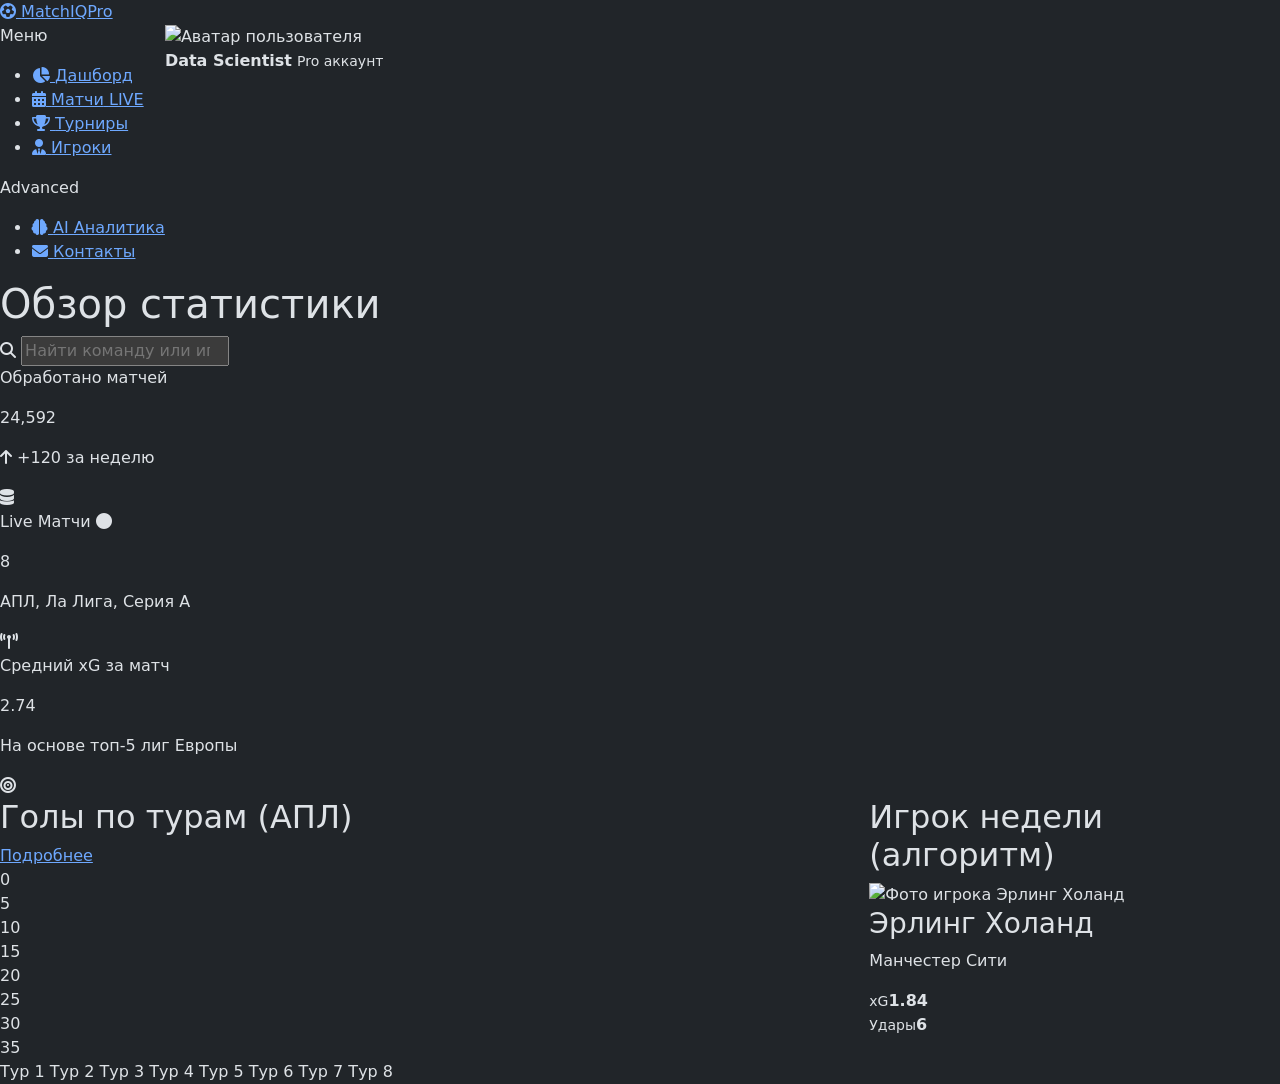
==== index.html @ 70f0ec4b "Add files via upload" ====
<!DOCTYPE html>
<html lang="ru" data-bs-theme="dark">
<head>
    <meta charset="UTF-8">
    <meta name="viewport" content="width=device-width, initial-scale=1">
    <meta name="description" content="MatchIQ Pro — обзор футбольной статистики: xG, live-матчи, игрок недели.">
    <title>Дашборд — MatchIQ Pro</title>

    <link rel="preconnect" href="https://fonts.googleapis.com">
    <link rel="preconnect" href="https://fonts.gstatic.com" crossorigin>
    <link href="https://fonts.googleapis.com/css2?family=Inter:wght@400;500;600;700;800&display=swap" rel="stylesheet">

    <link href="https://cdn.jsdelivr.net/npm/bootstrap@5.3.3/dist/css/bootstrap.min.css" rel="stylesheet">
    <link href="https://cdnjs.cloudflare.com/ajax/libs/font-awesome/6.5.2/css/all.min.css" rel="stylesheet">

    <link href="css/style.css" rel="stylesheet">
</head>
<body>
    <div class="app-container">

        <aside class="sidebar">
            <div class="sidebar-brand">
                <a class="logo" href="index.html">
                    <span class="logo-icon"><i class="fa-solid fa-futbol" aria-hidden="true"></i></span>
                    <span class="logo-text">MatchIQ<span>Pro</span></span>
                </a>
                <button class="navbar-toggler d-lg-none" type="button" data-bs-toggle="collapse"
                        data-bs-target="#sidebarMenu" aria-controls="sidebarMenu"
                        aria-expanded="false" aria-label="Открыть меню">
                    <i class="fa-solid fa-bars" aria-hidden="true"></i>
                </button>
            </div>

            <div class="collapse d-lg-flex sidebar-body" id="sidebarMenu">
                <nav aria-label="Основная навигация">
                    <p class="menu-label">Меню</p>
                    <ul>
                        <li>
                            <a class="side-link active" href="index.html" aria-current="page">
                                <i class="fa-solid fa-chart-pie" aria-hidden="true"></i>
                                <span>Дашборд</span>
                            </a>
                        </li>
                        <li>
                            <a class="side-link" href="match.html">
                                <i class="fa-solid fa-calendar-days" aria-hidden="true"></i>
                                <span>Матчи</span>
                                <span class="live-pill">LIVE</span>
                            </a>
                        </li>
                        <li>
                            <a class="side-link" href="standings.html">
                                <i class="fa-solid fa-trophy" aria-hidden="true"></i>
                                <span>Турниры</span>
                            </a>
                        </li>
                        <li>
                            <a class="side-link" href="players.html">
                                <i class="fa-solid fa-user-tie" aria-hidden="true"></i>
                                <span>Игроки</span>
                            </a>
                        </li>
                    </ul>

                    <p class="menu-label">Advanced</p>
                    <ul>
                        <li>
                            <a class="side-link" href="ai.html">
                                <i class="fa-solid fa-brain icon-purple" aria-hidden="true"></i>
                                <span>AI Аналитика</span>
                            </a>
                        </li>
                        <li>
                            <a class="side-link" href="contact.html">
                                <i class="fa-solid fa-envelope" aria-hidden="true"></i>
                                <span>Контакты</span>
                            </a>
                        </li>
                    </ul>
                </nav>

                <div class="sidebar-user">
                    <img src="img/user.svg" alt="Аватар пользователя" width="36" height="36">
                    <div>
                        <strong>Data Scientist</strong>
                        <small>Pro аккаунт</small>
                    </div>
                </div>
            </div>
        </aside>

        <div class="page">
            <header class="top-header">
                <h1>Обзор статистики</h1>
                <form class="search-box" role="search" onsubmit="return false">
                    <i class="fa-solid fa-magnifying-glass" aria-hidden="true"></i>
                    <input type="search" id="siteSearch" placeholder="Найти команду или игрока..." aria-label="Поиск по сайту">
                </form>
            </header>

            <main class="main-content">
                <section class="dashboard-grid" aria-label="Ключевые показатели">
                    <article class="stat-card">
                        <div>
                            <p class="stat-label">Обработано матчей</p>
                            <p class="stat-value">24,592</p>
                            <p class="stat-note text-green"><i class="fa-solid fa-arrow-up" aria-hidden="true"></i> +120 за неделю</p>
                        </div>
                        <span class="stat-icon green"><i class="fa-solid fa-database" aria-hidden="true"></i></span>
                    </article>
                    <article class="stat-card">
                        <div>
                            <p class="stat-label">Live Матчи <i class="fa-solid fa-circle live-dot" aria-hidden="true"></i></p>
                            <p class="stat-value">8</p>
                            <p class="stat-note">АПЛ, Ла Лига, Серия А</p>
                        </div>
                        <span class="stat-icon red"><i class="fa-solid fa-tower-broadcast" aria-hidden="true"></i></span>
                    </article>
                    <article class="stat-card">
                        <div>
                            <p class="stat-label">Средний xG за матч</p>
                            <p class="stat-value">2.74</p>
                            <p class="stat-note">На основе топ-5 лиг Европы</p>
                        </div>
                        <span class="stat-icon blue"><i class="fa-solid fa-bullseye" aria-hidden="true"></i></span>
                    </article>
                </section>

                <div class="row gap-custom">
                    <section class="col-lg-8">
                        <div class="panel h-100">
                            <div class="panel-head">
                                <h2 class="panel-title">Голы по турам (АПЛ)</h2>
                                <a class="chip-link" href="standings.html">Подробнее</a>
                            </div>

                            <figure class="m-0" role="img" aria-label="Столбчатая диаграмма: количество голов в АПЛ по турам">
                                <div class="chart-plot" style="--steps: 7">
                                    <div class="grid-line" style="--i: 0"><span>0</span></div>
                                    <div class="grid-line" style="--i: 1"><span>5</span></div>
                                    <div class="grid-line" style="--i: 2"><span>10</span></div>
                                    <div class="grid-line" style="--i: 3"><span>15</span></div>
                                    <div class="grid-line" style="--i: 4"><span>20</span></div>
                                    <div class="grid-line" style="--i: 5"><span>25</span></div>
                                    <div class="grid-line" style="--i: 6"><span>30</span></div>
                                    <div class="grid-line" style="--i: 7"><span>35</span></div>
                                    <div class="bars">
                                        <div class="bar-slot"><div class="bar" style="--v: 24" data-value="24" title="Тур 1: 24 голов"></div></div>
                                        <div class="bar-slot"><div class="bar" style="--v: 31" data-value="31" title="Тур 2: 31 голов"></div></div>
                                        <div class="bar-slot"><div class="bar" style="--v: 28" data-value="28" title="Тур 3: 28 голов"></div></div>
                                        <div class="bar-slot"><div class="bar" style="--v: 19" data-value="19" title="Тур 4: 19 голов"></div></div>
                                        <div class="bar-slot"><div class="bar" style="--v: 34" data-value="34" title="Тур 5: 34 голов"></div></div>
                                        <div class="bar-slot"><div class="bar" style="--v: 22" data-value="22" title="Тур 6: 22 голов"></div></div>
                                        <div class="bar-slot"><div class="bar" style="--v: 29" data-value="29" title="Тур 7: 29 голов"></div></div>
                                        <div class="bar-slot"><div class="bar" style="--v: 25" data-value="25" title="Тур 8: 25 голов"></div></div>
                                    </div>
                                </div>
                                <div class="x-labels" aria-hidden="true">
                                    <span>Тур 1</span>
                                    <span>Тур 2</span>
                                    <span>Тур 3</span>
                                    <span>Тур 4</span>
                                    <span>Тур 5</span>
                                    <span>Тур 6</span>
                                    <span>Тур 7</span>
                                    <span>Тур 8</span>
                                </div>
                            </figure>
                        </div>
                    </section>

                    <aside class="col-lg-4">
                        <article class="panel potw">
                            <h2 class="panel-title-caps">Игрок недели (алгоритм)</h2>
                            <img class="potw-photo" src="img/player.svg" alt="Фото игрока Эрлинг Холанд" width="86" height="86">
                            <h3>Эрлинг Холанд</h3>
                            <p class="potw-team">Манчестер Сити</p>
                            <div class="potw-stats">
                                <div><small>xG</small><strong class="text-green">1.84</strong></div>
                                <div><small>Удары</small><strong>6</strong></div>
                            </div>
                        </article>
                    </aside>
                </div>
            </main>
        </div>
    </div>

    <script src="https://cdn.jsdelivr.net/npm/bootstrap@5.3.3/dist/bootstrap.bundle.min.js"></script>
    <script src="js/main.js"></script>
</body>
</html>
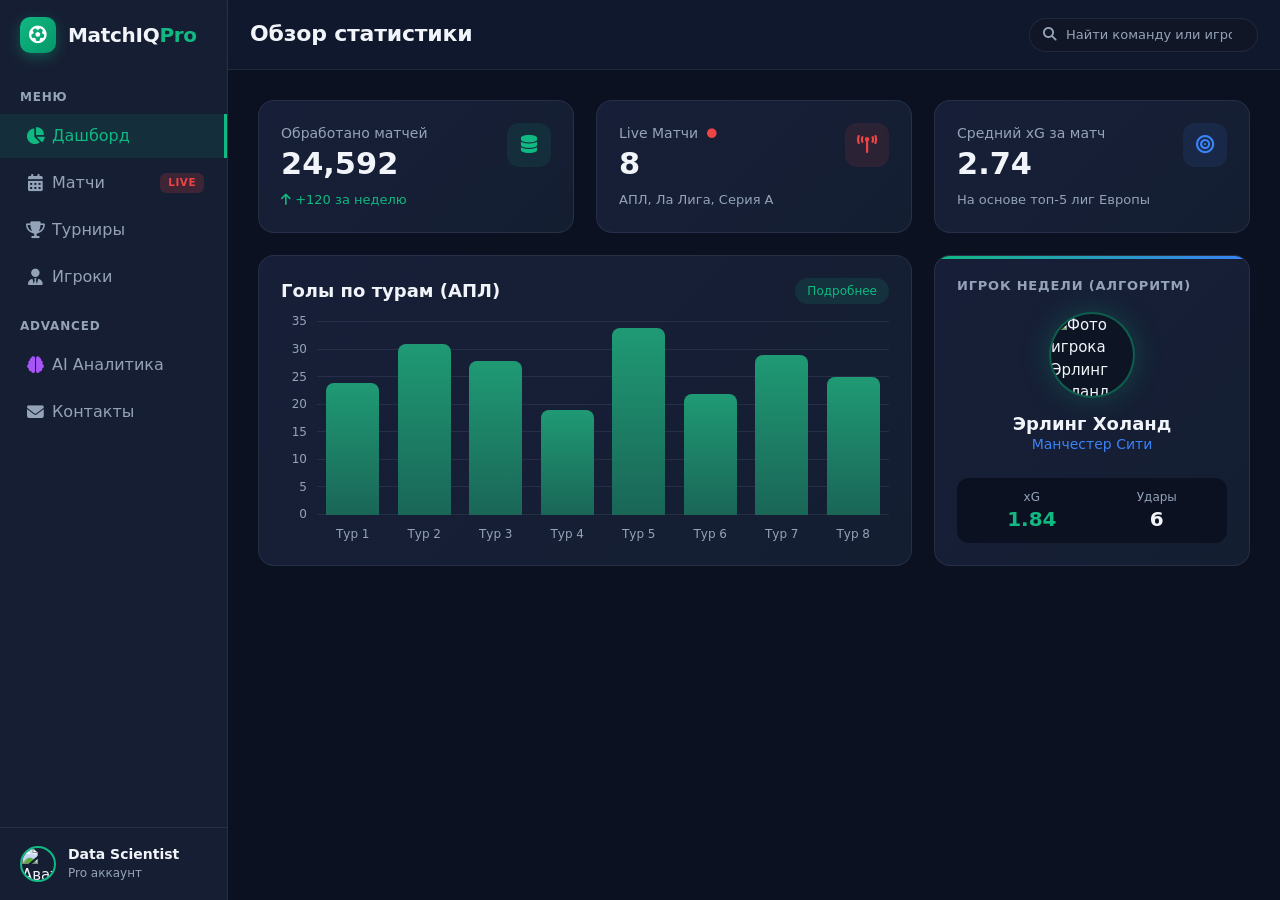
==== commit e5d7cfc5: "Update index.html" ====
--- a/index.html
+++ b/index.html
@@ -13,7 +13,7 @@
     <link href="https://cdn.jsdelivr.net/npm/bootstrap@5.3.3/dist/css/bootstrap.min.css" rel="stylesheet">
     <link href="https://cdnjs.cloudflare.com/ajax/libs/font-awesome/6.5.2/css/all.min.css" rel="stylesheet">
 
-    <link href="css/style.css" rel="stylesheet">
+    <link href="style.css" rel="stylesheet">
 </head>
 <body>
     <div class="app-container">
--- a/style.css
+++ b/style.css
@@ -0,0 +1,906 @@
+:root,
+[data-bs-theme="dark"] {
+    --bg:          #0b1121;
+    --surface:     #161e33;
+    --surface-2:   #111a2e;
+    --surface-dark:#0d1424;
+    --border:      rgba(148, 163, 184, 0.13);
+    --text-main:   #f1f5f9;
+    --text-soft:   #cbd5e1;
+    --text-muted:  #94a3b8;
+    --green:       #10b981;
+    --blue:        #3b82f6;
+    --purple:      #a855f7;
+    --red:         #ef4444;
+    --radius:      16px;
+    --gap:         22px;
+    --sidebar-w:   228px;
+    --bs-body-bg:          var(--bg);
+    --bs-body-color:       var(--text-main);
+    --bs-secondary-color:  var(--text-muted);
+    --bs-border-color:     var(--border);
+    --bs-body-font-family: 'Inter', system-ui, -apple-system, 'Segoe UI', Arial, sans-serif;
+}
+
+html { color-scheme: dark; }
+
+body {
+    margin: 0;
+    background-color: var(--bg);
+    color: var(--text-main);
+    font-family: var(--bs-body-font-family);
+    font-size: 15px;
+    line-height: 1.5;
+    -webkit-font-smoothing: antialiased;
+}
+
+a { color: inherit; text-decoration: none; }
+
+h1, h2, h3, h4, h5, h6, p, ul { margin: 0; }
+ul { padding: 0; list-style: none; }
+
+.text-green  { color: var(--green) !important; }
+.text-blue   { color: var(--blue)  !important; }
+.text-purple { color: var(--purple) !important; }
+.text-red    { color: var(--red)   !important; }
+
+.app-container {
+    display: flex;                      
+    min-height: 100vh;
+}
+
+.page {
+    flex: 1;
+    min-width: 0;                        
+    display: flex;
+    flex-direction: column;
+}
+
+.sidebar {
+    flex: 0 0 var(--sidebar-w);
+    width: var(--sidebar-w);
+    position: sticky;                 
+    top: 0;
+    height: 100vh;
+    display: flex;
+    flex-direction: column;
+    background-color: var(--surface);
+    border-right: 1px solid var(--border);
+    overflow-y: auto;
+    z-index: 20;
+}
+
+.sidebar-brand {
+    display: flex;
+    align-items: center;
+    justify-content: space-between;
+    height: 70px;
+    padding: 0 20px;
+    flex-shrink: 0;
+}
+
+.logo {
+    display: flex;
+    align-items: center;
+    gap: 12px;
+    font-size: 1.25rem;
+    font-weight: 800;
+    letter-spacing: -0.3px;
+}
+.logo-text span { color: var(--green); }
+
+.logo-icon {
+    display: grid;
+    place-items: center;            
+    width: 36px;
+    height: 36px;
+    border-radius: 10px;
+    background: linear-gradient(135deg, #10b981, #059669);
+    box-shadow: 0 4px 14px rgba(16, 185, 129, 0.35);
+    color: #fff;
+    font-size: 1.1rem;
+}
+
+.navbar-toggler {
+    background: transparent;
+    border: 1px solid var(--border);
+    color: var(--text-soft);
+    border-radius: 8px;
+    padding: 6px 10px;
+}
+
+.sidebar-body {
+    flex: 1;
+    flex-direction: column;
+    min-height: 0;
+}
+
+.menu-label {
+    padding: 0 20px;
+    margin: 18px 0 8px;
+    font-size: 0.75rem;
+    font-weight: 700;
+    letter-spacing: 0.8px;
+    text-transform: uppercase;
+    color: var(--text-muted);
+}
+
+.side-link {
+    display: flex;
+    align-items: center;
+    gap: 8px;
+    height: 44px;
+    margin-bottom: 3px;
+    padding: 0 20px 0 26px;
+    border-right: 3px solid transparent;
+    color: var(--text-muted);
+    font-size: 1rem;
+    font-weight: 500;
+    transition: background-color .2s, color .2s;
+}
+.side-link i { width: 18px; text-align: center; font-size: 1.05rem; }
+.side-link:hover { color: var(--text-main); background-color: rgba(255, 255, 255, 0.04); }
+
+.side-link.active {
+    color: var(--green);
+    background-color: rgba(16, 185, 129, 0.1);
+    border-right-color: var(--green);
+}
+
+.side-link .icon-purple { color: var(--purple); }
+
+.live-pill {
+    margin-left: auto;
+    padding: 2px 8px;
+    border-radius: 6px;
+    background-color: rgba(239, 68, 68, 0.18);
+    color: var(--red);
+    font-size: 0.65rem;
+    font-weight: 700;
+    letter-spacing: 0.5px;
+}
+
+.sidebar-user {
+    margin-top: auto;
+    display: flex;
+    align-items: center;
+    gap: 12px;
+    padding: 18px 20px;
+    border-top: 1px solid var(--border);
+}
+.sidebar-user img {
+    width: 36px;
+    height: 36px;
+    border-radius: 50%;
+    border: 2px solid var(--green);
+    object-fit: cover;
+}
+.sidebar-user strong { display: block; font-size: 0.875rem; line-height: 1.25; }
+.sidebar-user small  { display: block; font-size: 0.75rem; color: var(--text-muted); }
+
+.top-header {
+    display: flex;
+    align-items: center;
+    justify-content: space-between;
+    gap: 16px;
+    height: 70px;
+    padding: 0 22px;
+    background-color: rgba(17, 26, 46, 0.85);
+    border-bottom: 1px solid var(--border);
+    position: sticky;
+    top: 0;
+    z-index: 10;
+    backdrop-filter: blur(6px);
+}
+.top-header h1 {
+    font-size: 1.375rem;
+    font-weight: 700;
+    letter-spacing: -0.2px;
+}
+
+.search-box {
+    position: relative;              
+    width: 229px;
+}
+.search-box i {
+    position: absolute;
+    top: 50%;
+    left: 14px;
+    transform: translateY(-50%);
+    color: var(--text-muted);
+    font-size: 0.85rem;
+    pointer-events: none;
+}
+.search-box input {
+    width: 100%;
+    height: 34px;
+    padding: 0 12px 0 36px;
+    background-color: #101626;
+    border: 1px solid var(--border);
+    border-radius: 999px;
+    color: var(--text-main);
+    font: inherit;
+    font-size: 0.8125rem;
+}
+.search-box input::placeholder { color: var(--text-muted); }
+.search-box input:focus { outline: none; border-color: var(--green); }
+
+.main-content {
+    flex: 1;
+    padding: 30px;
+}
+
+.stat-card,
+.player-card,
+.panel {
+    position: relative;
+    background: linear-gradient(135deg, #171f38 0%, #141e31 100%);
+    border: 1px solid var(--border);
+    border-radius: var(--radius);
+    padding: 22px;
+}
+
+.gap-custom {                           
+    --bs-gutter-x: var(--gap);
+    --bs-gutter-y: var(--gap);
+}
+
+.dashboard-grid {
+    display: grid;
+    grid-template-columns: repeat(3, 1fr);
+    gap: var(--gap);
+    margin-bottom: var(--gap);
+}
+
+.stat-card {
+    display: flex;
+    justify-content: space-between;
+    align-items: flex-start;
+    gap: 12px;
+}
+.stat-label { font-size: 0.875rem; color: var(--text-muted); margin-bottom: 2px; }
+.stat-value { font-size: 1.9rem; font-weight: 700; line-height: 1.2; margin-bottom: 8px; }
+.stat-note  { font-size: 0.8125rem; color: var(--text-muted); }
+
+.live-dot { color: var(--red); font-size: 0.6rem; vertical-align: middle; margin-left: 4px; }
+
+.stat-icon {
+    flex-shrink: 0;
+    display: grid;
+    place-items: center;
+    width: 44px;
+    height: 44px;
+    border-radius: 12px;
+    background-color: #0e1727;
+    font-size: 1.15rem;
+}
+.stat-icon.green { color: var(--green); background-color: rgba(16, 185, 129, 0.1); }
+.stat-icon.red   { color: var(--red);   background-color: rgba(239, 68, 68, 0.1); }
+.stat-icon.blue  { color: var(--blue);  background-color: rgba(59, 130, 246, 0.1); }
+
+.panel-head {
+    display: flex;
+    align-items: center;
+    justify-content: space-between;
+    margin-bottom: 18px;
+}
+.panel-title { font-size: 1.125rem; font-weight: 700; }
+.panel-title-caps {
+    font-size: 0.8125rem;
+    font-weight: 700;
+    letter-spacing: 0.8px;
+    text-transform: uppercase;
+    color: var(--text-muted);
+}
+
+.chip-link {
+    padding: 4px 12px;
+    border-radius: 999px;
+    background-color: rgba(16, 185, 129, 0.12);
+    color: var(--green);
+    font-size: 0.75rem;
+    font-weight: 500;
+}
+.chip-link:hover { background-color: rgba(16, 185, 129, 0.22); }
+
+.chart-plot {
+    position: relative;
+    height: 193px;
+    margin-left: 36px;
+}
+.grid-line {                          
+    position: absolute;
+    left: 0;
+    right: 0;
+    bottom: calc(var(--i) / var(--steps) * 100%);
+    height: 1px;
+    background-color: rgba(148, 163, 184, 0.12);
+}
+.grid-line span {
+    position: absolute;
+    right: calc(100% + 10px);
+    top: 50%;
+    transform: translateY(-50%);
+    font-size: 0.75rem;
+    color: var(--text-muted);
+    line-height: 1;
+}
+
+.bars {
+    position: absolute;
+    inset: 0;
+    display: grid;
+    grid-template-columns: repeat(8, 1fr);
+}
+.bar-slot {
+    display: flex;
+    justify-content: center;
+    align-items: flex-end;
+    height: 100%;
+}
+.bar {
+    position: relative;
+    width: 74%;
+    height: calc(var(--v) / 35 * 100%);
+    border-radius: 8px 8px 0 0;
+    background: linear-gradient(180deg, #1f9a74 0%, #1a6657 100%);
+    transition: filter .2s;
+}
+.bar:hover { filter: brightness(1.25); }
+.bar::after {                          
+    content: attr(data-value);
+    position: absolute;
+    bottom: calc(100% + 6px);
+    left: 50%;
+    transform: translateX(-50%);
+    padding: 2px 8px;
+    border-radius: 6px;
+    background-color: var(--bg);
+    border: 1px solid var(--border);
+    font-size: 0.75rem;
+    font-weight: 600;
+    opacity: 0;
+    pointer-events: none;
+    transition: opacity .15s;
+}
+.bar:hover::after { opacity: 1; }
+
+.x-labels {
+    display: grid;
+    grid-template-columns: repeat(8, 1fr);
+    margin: 10px 0 0 36px;
+    text-align: center;
+    font-size: 0.75rem;
+    color: var(--text-muted);
+}
+
+.potw {
+    display: flex;
+    flex-direction: column;
+    height: 100%;
+    overflow: hidden;
+}
+.potw::before {            
+    content: "";
+    position: absolute;
+    top: 0;
+    left: 0;
+    right: 0;
+    height: 3px;
+    background: linear-gradient(90deg, #10b981, #3b82f6);
+}
+.potw-photo {
+    width: 86px;
+    height: 86px;
+    margin: 18px auto 14px;
+    border-radius: 50%;
+    border: 2px solid rgba(16, 185, 129, 0.45);
+    box-shadow: 0 0 28px rgba(16, 185, 129, 0.25);
+    background-color: var(--surface-dark);
+    object-fit: cover;
+}
+.potw h3 { font-size: 1.125rem; font-weight: 700; line-height: 1.3; text-align: center; }
+.potw-team { text-align: center; color: var(--blue); font-size: 0.875rem; line-height: 1.4; margin-bottom: 16px; }
+
+.potw-stats {
+    display: flex;
+    justify-content: space-around;
+    margin-top: auto;
+    padding: 10px;
+    border-radius: 12px;
+    background-color: var(--bg);
+    text-align: center;
+}
+.potw-stats small { display: block; font-size: 0.75rem; color: var(--text-muted); }
+.potw-stats strong { font-size: 1.25rem; font-weight: 700; line-height: 1.3; }
+.filter-bar {
+    display: flex;
+    flex-wrap: wrap;
+    gap: 8px;
+    padding-bottom: 15px;
+    margin-bottom: 22px;
+    border-bottom: 1px solid var(--border);
+}
+.filter-btn {
+    padding: 6px 15px;
+    border-radius: 8px;
+    border: 1px solid var(--border);
+    background-color: #111c30;
+    color: var(--text-soft);
+    font-size: 0.875rem;
+    font-weight: 500;
+    cursor: pointer;
+    transition: background-color .2s, color .2s;
+}
+.filter-btn:hover { background-color: #18253d; }
+.filter-btn.active {
+    background-color: var(--green);
+    border-color: var(--green);
+    color: #fff;
+    font-weight: 600;
+}
+.filter-btn .live-dot { margin-left: 2px; }
+
+.match-card {
+    position: relative;                
+    height: 100%;
+    min-height: 140px;
+    padding: 20px;
+    background-color: var(--surface);
+    border: 1px solid var(--border);
+    border-radius: var(--radius);
+    overflow: hidden;
+}
+.match-card.is-live { border-color: rgba(16, 185, 129, 0.3); }
+
+.match-league {
+    display: flex;
+    align-items: center;
+    justify-content: space-between;
+    min-height: 22px;
+    margin-bottom: 8px;
+    font-size: 0.75rem;
+    font-weight: 600;
+    letter-spacing: 0.4px;
+    text-transform: uppercase;
+    color: var(--text-muted);
+}
+
+.match-league h2 { margin: 0; font: inherit; letter-spacing: inherit; text-transform: inherit; }
+
+.match-body {
+    display: grid;
+    grid-template-columns: 1fr 1.2fr 1fr;
+    align-items: center;
+    text-align: center;
+}
+.team img { width: 36px; height: 36px; margin-bottom: 8px; }
+.team strong { display: block; font-size: 0.875rem; font-weight: 700; }
+
+.match-score {
+    font-size: 2rem;
+    font-weight: 800;
+    line-height: 1.1;
+    letter-spacing: 1px;
+}
+.match-score.live { color: var(--green); }
+.xg-chip {
+    display: inline-block;
+    margin-top: 8px;
+    padding: 2px 10px;
+    border-radius: 6px;
+    background-color: #172031;
+    font-size: 0.6875rem;
+    color: var(--text-muted);
+}
+.vs-box {
+    display: inline-block;
+    padding: 8px 14px;
+    border-radius: 8px;
+    background-color: #091221;
+    font-size: 1rem;
+    font-weight: 700;
+    color: var(--text-soft);
+}
+
+.badge-live,
+.badge-ft {                     
+    position: absolute;
+    top: 0;
+    right: 0;
+    padding: 4px 12px;
+    border-radius: 0 0 0 10px;
+    font-size: 0.6875rem;
+    font-weight: 700;
+    letter-spacing: 0.3px;
+}
+.badge-live { background-color: #cd2a2f; color: #fff; text-transform: uppercase; }
+.badge-ft   { background-color: rgba(148, 163, 184, 0.14); color: var(--text-muted); }
+
+.badge-time {
+    padding: 4px 10px;
+    border-radius: 6px;
+    background-color: rgba(59, 130, 246, 0.16);
+    color: #60a5fa;
+    font-size: 0.75rem;
+    font-weight: 600;
+    text-transform: none;
+    letter-spacing: 0;
+}
+
+.empty-note {
+    display: none;
+    padding: 30px 0;
+    text-align: center;
+    color: var(--text-muted);
+}
+
+.table-panel { padding: 0; overflow: hidden; }
+.table-panel-head {
+    display: flex;
+    align-items: center;
+    justify-content: space-between;
+    gap: 16px;
+    padding: 26px 22px;
+}
+.table-panel-head h2 { font-size: 1.25rem; font-weight: 700; }
+
+.dark-select,
+.dark-input,
+.dark-textarea {
+    width: 100%;
+    padding: 10px 14px;
+    background-color: var(--bg);
+    border: 1px solid var(--border);
+    border-radius: 8px;
+    color: var(--text-main);
+    font: inherit;
+    font-size: 0.875rem;
+}
+.dark-input::placeholder,
+.dark-textarea::placeholder { color: var(--text-muted); }
+.dark-input:focus,
+.dark-select:focus,
+.dark-textarea:focus {
+    outline: none;
+    border-color: var(--green);
+    box-shadow: 0 0 0 3px rgba(16, 185, 129, 0.15);
+}
+.dark-select {
+    appearance: none;
+    padding-right: 38px;
+    background-image: url("data:image/svg+xml,%3Csvg xmlns='http://www.w3.org/2000/svg' width='12' height='8' viewBox='0 0 12 8'%3E%3Cpath d='M1 1l5 5 5-5' fill='none' stroke='%2394a3b8' stroke-width='1.8' stroke-linecap='round' stroke-linejoin='round'/%3E%3C/svg%3E");
+    background-repeat: no-repeat;
+    background-position: right 14px center;
+}
+.table-panel-head .dark-select { width: 262px; font-size: 0.8125rem; padding-right: 34px; }
+.dark-textarea { resize: vertical; min-height: 110px; }
+
+.custom-table {
+    width: 100%;
+    border-collapse: collapse;
+    font-size: 0.9375rem;
+}
+.custom-table th {
+    padding: 14px 12px;
+    background-color: var(--bg);
+    font-size: 0.75rem;
+    font-weight: 700;
+    letter-spacing: 0.8px;
+    text-transform: uppercase;
+    color: var(--text-muted);
+    text-align: center;
+    white-space: nowrap;
+}
+.custom-table td {
+    padding: 14px 12px;
+    border-top: 1px solid var(--border);
+    text-align: center;
+}
+.custom-table th:first-child,
+.custom-table td:first-child { width: 56px; padding-left: 22px; text-align: left; }
+.custom-table th.team-col,
+.custom-table td.team-col { text-align: left; }
+.custom-table tbody tr:hover { background-color: rgba(255, 255, 255, 0.025); }
+
+.custom-table .num-muted { color: var(--text-muted); }
+.custom-table .xpts      { color: var(--blue); font-weight: 500; }
+.custom-table th.xpts    { color: var(--blue); }
+.custom-table .points-col,
+.custom-table th.points-col {
+    width: 88px;
+    background-color: var(--bg);
+    font-weight: 700;
+    color: var(--text-main);
+}
+.custom-table td.points-col { border-top-color: rgba(148, 163, 184, 0.06); }
+
+.rank           { font-weight: 700; color: var(--blue); }
+.rank.leader    { color: var(--green); }
+
+.team-cell { display: flex; align-items: center; gap: 12px; font-weight: 600; }
+.team-cell img { width: 24px; height: 24px; }
+
+.player-card { height: 100%; }
+.player-head {
+    display: flex;
+    align-items: center;
+    gap: 14px;
+    margin-bottom: 20px;
+}
+.player-head img {
+    width: 56px;
+    height: 56px;
+    border-radius: 12px;
+    border: 1px solid var(--border);
+    object-fit: cover;
+    flex-shrink: 0;
+}
+.player-head h2 { font-size: 1.125rem; font-weight: 700; line-height: 1.25; }
+.player-head small { display: block; font-size: 0.8125rem; color: var(--text-muted); margin-bottom: 6px; }
+
+.tier-badge {
+    display: inline-block;
+    padding: 1px 8px;
+    border-radius: 4px;
+    border: 1px solid rgba(16, 185, 129, 0.35);
+    background-color: rgba(16, 185, 129, 0.12);
+    color: var(--green);
+    font-size: 0.6875rem;
+    font-weight: 700;
+    letter-spacing: 0.6px;
+    text-transform: uppercase;
+}
+
+.stat-row {
+    display: flex;
+    justify-content: space-between;
+    align-items: baseline;
+    font-size: 0.75rem;
+    color: var(--text-muted);
+}
+.stat-row strong { font-size: 0.8125rem; color: var(--text-main); }
+
+.custom-progress {
+    height: 6px;
+    margin: 6px 0 16px;
+    border-radius: 3px;
+    background-color: var(--bg);
+    overflow: hidden;
+}
+.custom-progress:last-child { margin-bottom: 0; }
+.progress-green,
+.progress-blue,
+.progress-purple { height: 100%; border-radius: 3px; width: var(--w); }
+.progress-green  { background-color: #10b981; }
+.progress-blue   { background-color: #3b82f6; }
+.progress-purple { background-color: #a855f7; }
+
+.ai-banner {
+    display: flex;
+    align-items: center;
+    justify-content: space-between;
+    flex-wrap: wrap;
+    gap: 16px;
+    margin-bottom: var(--gap);
+    padding: 22px;
+    border: 1px solid rgba(168, 85, 247, 0.25);
+    border-radius: var(--radius);
+    background: linear-gradient(90deg, #2a1650 0%, #181234 55%, #15122f 100%);
+}
+.ai-banner h2 { font-size: 1.25rem; font-weight: 700; }
+.ai-banner h2 i { color: var(--purple); margin-right: 8px; }
+.ai-banner p { font-size: 0.875rem; color: var(--text-muted); margin-top: 2px; }
+.ai-accuracy {
+    padding: 8px 16px;
+    border-radius: 10px;
+    border: 1px solid rgba(168, 85, 247, 0.4);
+    background-color: rgba(168, 85, 247, 0.14);
+    color: #d8b4fe;
+    font-size: 0.875rem;
+    font-weight: 600;
+    white-space: nowrap;
+}
+
+.legend {
+    display: flex;
+    justify-content: center;
+    flex-wrap: wrap;
+    gap: 14px;
+    margin: 16px 0 12px;
+    font-size: 0.75rem;
+    color: var(--text-soft);
+}
+.legend span { display: inline-flex; align-items: center; gap: 4px; }
+.legend i {
+    width: 14px;
+    height: 14px;
+    border-radius: 50%;
+    border: 2px solid var(--blue);
+    background-color: rgba(59, 130, 246, 0.2);
+}
+.legend i.alt { border-color: #cbd5e1; background-color: rgba(203, 213, 225, 0.15); }
+
+.line-wrap { padding: 0 20px; }
+.line-plot {
+    position: relative;
+    height: 216px;
+    margin-left: 34px;
+}
+.line-svg {
+    position: absolute;
+    inset: 0;
+    width: 100%;
+    height: 100%;
+    overflow: visible;
+}
+.line-svg path { vector-effect: non-scaling-stroke; fill: none; }
+.line-a   { stroke: var(--blue); stroke-width: 3; }
+.line-b   { stroke: rgba(226, 232, 240, 0.75); stroke-width: 1.6; stroke-dasharray: 5 4; }
+.line-area { fill: url(#areaGradient) !important; stroke: none; }
+
+.point {
+    position: absolute;
+    left: var(--x);
+    bottom: var(--y);
+    width: 10px;
+    height: 10px;
+    margin: 0 0 -5px -5px;
+    border-radius: 50%;
+    background-color: #1a2a4d;
+    border: 2px solid var(--blue);
+}
+.line-labels {
+    position: relative;
+    height: 20px;
+    margin: 12px 0 0 34px;
+    font-size: 0.75rem;
+    color: var(--text-muted);
+}
+.line-labels span {
+    position: absolute;
+    left: var(--x);
+    transform: translateX(-50%);
+    white-space: nowrap;
+}
+
+.section-caption {
+    margin: 28px 0 14px;
+    font-size: 0.8125rem;
+    font-weight: 700;
+    letter-spacing: 0.8px;
+    text-transform: uppercase;
+    color: var(--text-muted);
+}
+
+.predict-card { height: 100%; }
+.predict-league {
+    margin-bottom: 14px;
+    font-size: 0.75rem;
+    font-weight: 600;
+    letter-spacing: 0.4px;
+    text-transform: uppercase;
+    color: var(--text-muted);
+}
+.predict-teams {
+    display: flex;
+    align-items: center;
+    justify-content: space-between;
+    gap: 8px;
+    margin-bottom: 16px;
+    font-size: 0.9375rem;
+    font-weight: 700;
+}
+.predict-teams span { display: inline-flex; align-items: center; gap: 8px; }
+.predict-teams img { width: 26px; height: 26px; }
+.predict-teams em { font-style: normal; font-size: 0.75rem; color: var(--text-muted); }
+
+.prob-bar {
+    display: flex;
+    height: 8px;
+    border-radius: 4px;
+    overflow: hidden;
+    background-color: var(--bg);
+}
+.prob-bar i:nth-child(1) { background-color: var(--green); }
+.prob-bar i:nth-child(2) { background-color: #475569; }
+.prob-bar i:nth-child(3) { background-color: var(--blue); }
+.prob-bar i { width: var(--w); }
+.prob-legend {
+    display: flex;
+    justify-content: space-between;
+    margin-top: 10px;
+    font-size: 0.75rem;
+    color: var(--text-muted);
+}
+.prob-legend span { display: flex; flex-direction: column; }
+.prob-legend span:nth-child(2) { align-items: center; }
+.prob-legend span:nth-child(3) { align-items: flex-end; }
+.prob-legend strong { font-size: 0.9375rem; color: var(--text-main); }
+
+.contact-list li {
+    display: flex;
+    align-items: center;
+    gap: 14px;
+    padding: 12px 0;
+    border-bottom: 1px solid var(--border);
+}
+.contact-list li:last-child { border-bottom: 0; padding-bottom: 0; }
+.contact-list .stat-icon { width: 40px; height: 40px; font-size: 1rem; }
+.contact-list small { display: block; color: var(--text-muted); font-size: 0.75rem; }
+
+.btn-neon {
+    background-color: var(--green);
+    border: 0;
+    color: #04130d;
+    font-weight: 700;
+    padding: 11px 16px;
+    border-radius: 10px;
+    transition: filter .2s;
+}
+.btn-neon:hover { filter: brightness(1.1); color: #04130d; }
+
+.form-label { font-size: 0.875rem; color: var(--text-muted); margin-bottom: 6px; }
+
+@media (max-width: 991.98px) {
+    .app-container { flex-direction: column; }
+
+    .sidebar {
+        position: static;
+        width: 100%;
+        height: auto;
+        flex: 0 0 auto;
+        border-right: 0;
+        border-bottom: 1px solid var(--border);
+        overflow: visible;
+    }
+    .sidebar-body { padding-bottom: 8px; }
+    .side-link { border-right: 0; border-left: 3px solid transparent; padding: 0 20px; }
+    .side-link.active { border-right-color: transparent; border-left-color: var(--green); }
+    .sidebar-user { margin-top: 8px; }
+
+    .top-header { position: static; }
+    .main-content { padding: 24px 20px; }
+
+    .dashboard-grid { grid-template-columns: repeat(2, 1fr); }
+    .dashboard-grid .stat-card:last-child { grid-column: 1 / -1; }
+
+    .table-panel .table-responsive { overflow-x: auto; }
+}
+
+@media (max-width: 575.98px) {
+    .top-header {
+        height: auto;
+        flex-wrap: wrap;
+        padding: 14px 16px;
+    }
+    .top-header h1 { font-size: 1.2rem; }
+    .search-box { width: 100%; }
+
+    .main-content { padding: 18px 16px; }
+
+    .dashboard-grid { grid-template-columns: 1fr; }
+    .stat-value { font-size: 1.6rem; }
+
+    .chart-plot { height: 160px; margin-left: 28px; }
+    .x-labels   { margin-left: 28px; font-size: 0.625rem; }
+    .grid-line span { right: calc(100% + 6px); font-size: 0.6875rem; }
+
+    .match-body { grid-template-columns: 1fr 1fr 1fr; }
+    .match-score { font-size: 1.6rem; }
+
+    .table-panel-head { flex-direction: column; align-items: stretch; padding: 20px 16px; }
+    .table-panel-head .dark-select { width: 100%; }
+    .custom-table { font-size: 0.75rem; }
+    .custom-table th, .custom-table td { padding: 12px 5px; }
+    .custom-table th:first-child, .custom-table td:first-child { padding-left: 12px; width: 28px; }
+    .custom-table .points-col, .custom-table th.points-col { width: 40px; }
+    .team-cell { gap: 6px; }
+    .team-cell img { width: 20px; height: 20px; }
+
+    .ai-banner { padding: 18px 16px; }
+    .line-wrap { padding: 0 6px; }
+    .line-plot { height: 170px; margin-left: 30px; }
+    .line-labels { margin-left: 30px; font-size: 0.625rem; }
+    .line-labels span:nth-child(even) { display: none; }   /* меньше подписей на узком экране */
+}
